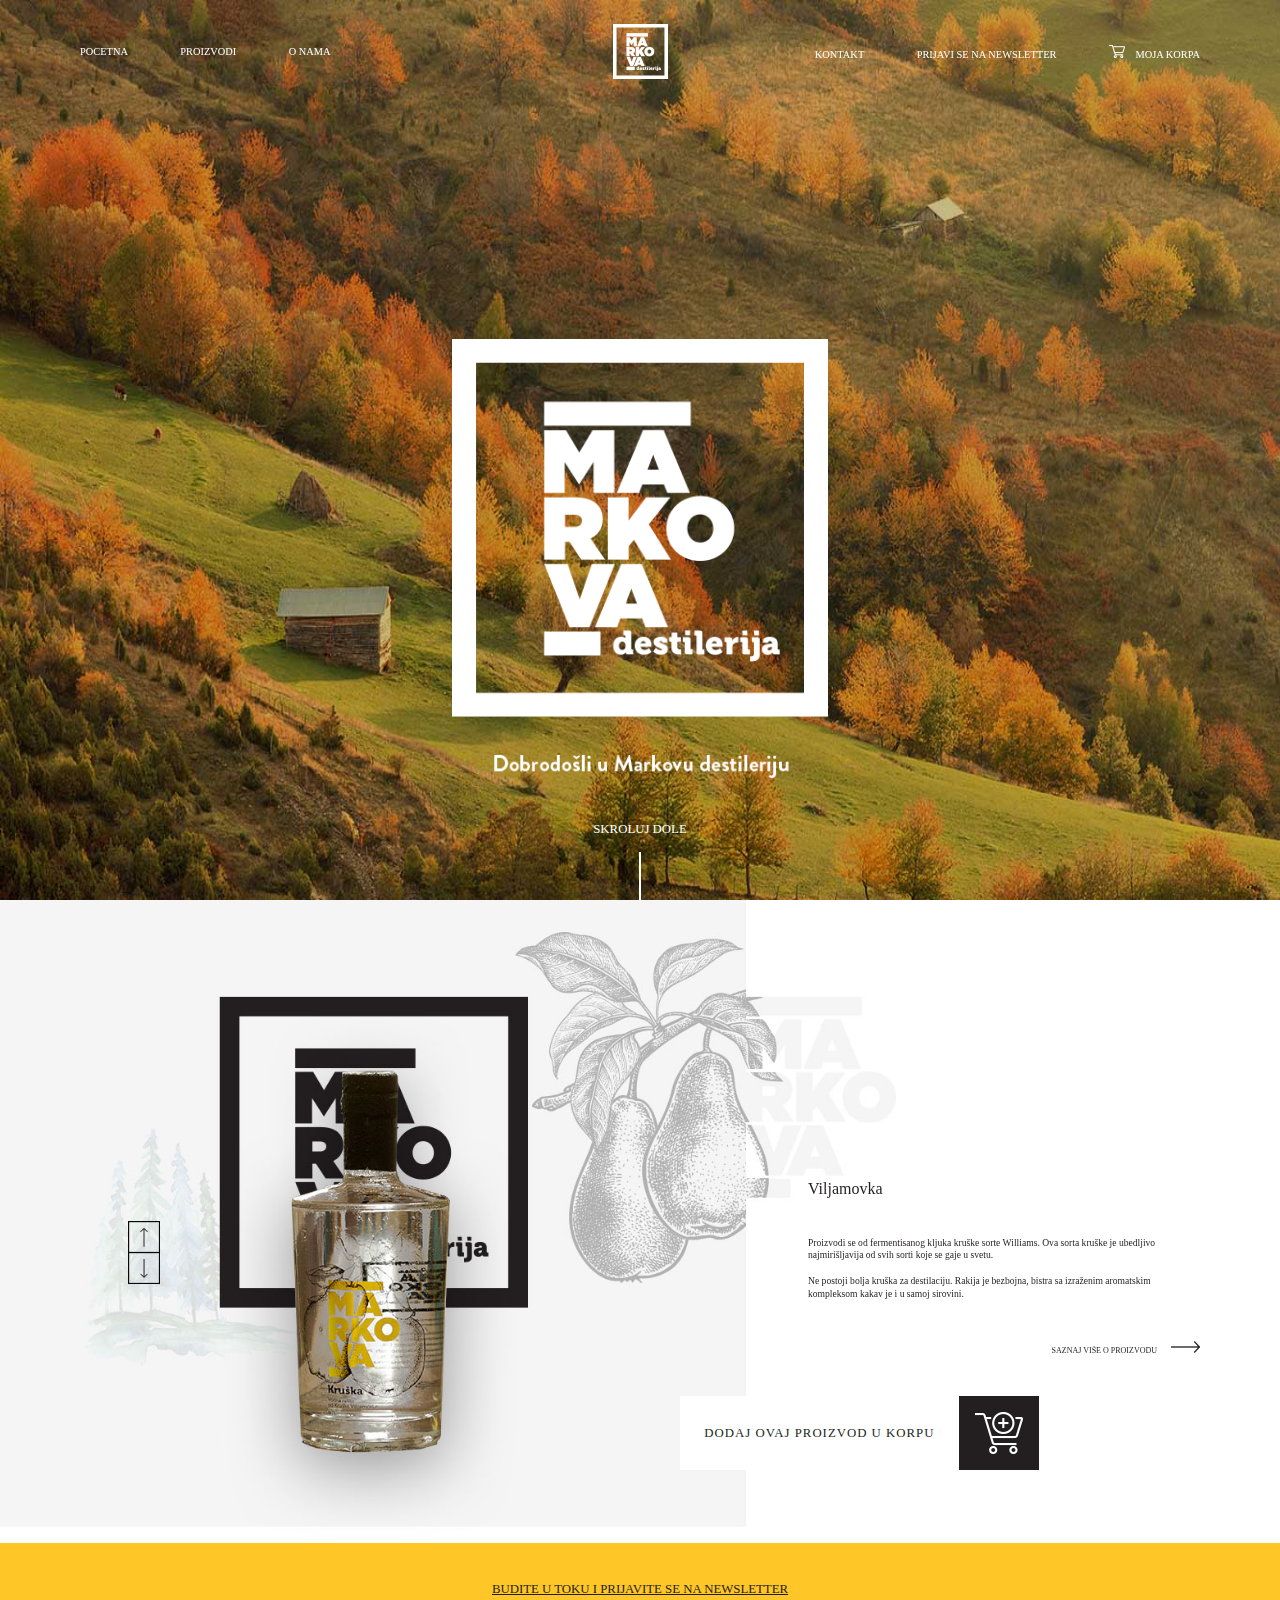
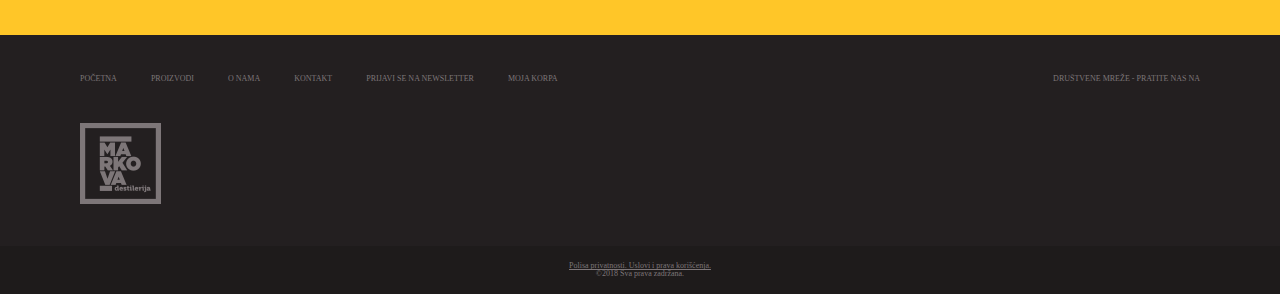
==== index.html @ 9468071f "update" ====
<!DOCTYPE html>
<html>
<head>
<meta charset="UTF-8">
<link rel="stylesheet" href="css/reset.css">
<link rel="stylesheet" type="text/css" href="css/slick.css"/>
<link rel="stylesheet" href="css/style.css">
<title>Markova Rakija</title>
</head>
<body>
  <nav class="navigation">
    <div>
      <a>Pocetna</a>
      <a>Proizvodi</a>
      <a>O nama</a>
    </div>
    <div>
      <img src="img/logo.png"/>
    </div>
    <div>
      <a>Kontakt</a>
      <a>Prijavi se na newsletter</a>
      <a><img src="img/cart.png"/> Moja korpa</a>
    </div>
  </nav>

  <div class="homepage">
    <div class="slider">
      <img src="img/homepage.jpg"/>
      <div class="slider__holder">
        <img src="img/homepage-big-logo.png"/>
      </div>
      <div class="slider__scroll">
        <span class="slider__scroll-text">Skroluj dole</span>
        <div class="slider__scroll-line"></div>
      </div>
    </div>

    <div id="products" class="products">
      <div class="products__item">
        <div class="products__item-image">
          <img src="img/kruska.jpg"/>
        </div>
        <div class="products__item-holder">
          <h4>Viljamovka</h4>
          <p>
            Proizvodi se od fermentisanog kljuka kruške sorte Williams. Ova sorta kruške je ubedljivo najmirišljavija od svih sorti koje se gaje u svetu.
            <br><br>
            Ne postoji bolja kruška za destilaciju. Rakija je bezbojna, bistra sa izraženim aromatskim kompleksom kakav je i u samoj sirovini.
          </p>
          <a href="#">saznaj Više o proizvodu <img src="img/arrow.png"/></a>
        </div>
        <div class="products__item-buy">
          <div class="products__item-buy-text">dodaj ovaj proizvod u korpu</div>
          <div class="products__item-buy-cart">
            <img src="img/cart-big.png"/>
          </div>
        </div>
      </div>

      <div class="products__item">
        <div class="products__item-image">
          <img src="img/sljiva.jpg"/>
        </div>
        <div class="products__item-holder">
          <h4>Šljivovica</h4>
          <p>
          Šljivovica je rakija proizvedena destilacijom fermentisanih plodova šljve. Kao sirovinu za proizvodnju šljivovice koristimo staru rakijsku sortu šljive-Požegaču.
          <br><br>
          Proces sazrevanja destilata šljive obavlja se u hrastovim buradima zapremine 500l Miris, ukus i boja pića potiče isključivo od kombinacije sljive i hrasta kitnjaka.
          </p>
          <a href="#">saznaj Više o proizvodu <img src="img/arrow.png"/></a>
        </div>
        <div class="products__item-buy">
          <div class="products__item-buy-text">dodaj ovaj proizvod u korpu</div>
          <div class="products__item-buy-cart">
            <img src="img/cart-big.png"/>
          </div>
        </div>
      </div>

      <div class="products__item">
        <div class="products__item-image">
          <img src="img/jabuka.jpg"/>
        </div>
        <div class="products__item-holder">
          <h4>Jabukovača</h4>
          <p>
          Jabuku pravimo od fermentisanog jabukovog vina. Plodovi jabuke posle pranja selekcije i seckanja idu u presu i tako se dobija bistri sok od jabuke koji dalje ide u sudove z afermentaciju. Na ovaj način se i
          dobija finije piće na ukusu. Za proizvodnju koristimo više različitih sorti jabuke i kupžom dobijamo gotov proizvod. Destilat jabuke sazreva u hrastovim buradima zapremine 225 l tako da hrast učestvuje u kreiranju boje, mirsa i ukusa ovog pića.
          </p>
          <a href="#">saznaj Više o proizvodu <img src="img/arrow.png"/></a>
        </div>
        <div class="products__item-buy">
          <div class="products__item-buy-text">dodaj ovaj proizvod u korpu</div>
          <div class="products__item-buy-cart">
            <img src="img/cart-big.png"/>
          </div>
        </div>
      </div>

      <div class="products__item">
        <div class="products__item-image">
          <img src="img/dunja.jpg"/>
        </div>
        <div class="products__item-holder">
          <h4>Dunjevača</h4>
          <p>
          Markova dunja je rakija dobijena destilaciom vina od dunje. Za proizvodnju ove rakije koristimo dunju sorte Leskovačka. Ova sorta ima najbogatiji aromatski kompleks I vodeća je sorta u zasadima u Srbiji. Destilat sazreva u inox sudovima pa je rakija zbog toga bezbojna i sve organoleptičke osobine potiču isključivo od sirovinine, odnosno voća.
          </p>
          <a href="#">saznaj Više o proizvodu <img src="img/arrow.png"/></a>
        </div>
        <div class="products__item-buy">
          <div class="products__item-buy-text">dodaj ovaj proizvod u korpu</div>
          <div class="products__item-buy-cart">
            <img src="img/cart-big.png"/>
          </div>
        </div>
      </div>
    </div>

    <div class="newsletter">
      budite u toku i prijavite se na newsletter
    </div>

    <div class="footer">
      <div class="footer__left">
        <div class="footer__navigation">
          <a>početna</a>
          <a>proizvodi</a>
          <a>o nama</a>
          <a>kontakt</a>
          <a>prijavi se na newsletter</a>
          <a>moja korpa</a>
        </div>
        <div class="footer__logo">
          <img src="img/footer-logo.png"/>
        </div>
      </div>
      <div class="footer__right">
        <span>Društvene mreže - pratite nas na</span>
      </div>
    </div>
    <div class="footer__bottom">
      <span>Polisa privatnosti. Uslovi i prava korišćenja.</span><br>
      ©2018 Sva prava zadržana.
    </div>

</body>
<script src="https://code.jquery.com/jquery-3.3.1.min.js" integrity="sha256-FgpCb/KJQlLNfOu91ta32o/NMZxltwRo8QtmkMRdAu8=" crossorigin="anonymous"></script>
<script type="text/javascript" src="js/slick.min.js"></script>
<script src="js/main.js">
</script>
</html>
---- css/style.css ----
html {
    font-size: 10px
    overflow-x: hidden;
    color: #231f20;
}
body {
    font-size: 100%;
    overflow-x: hidden;
}
* {
    box-sizing: border-box;
    margin:0;
    padding:0;
}
/* Navigation */
.navigation{
  padding: 3rem 10rem;
  position: fixed;
  top: 0;
  left: 0;
  right: 0;
  background-color: transparent;
  display: flex;
  align-items: center;
  justify-content: space-between;
  z-index: 10;
  transition: .3s all ease-in-out;
}
.navigation a{
  color: white;
  margin-right: 6.3rem;
  font-size: 1.3rem;
  text-transform: uppercase;
  cursor: pointer;
}
.navigation img{
    display: inline-block;
}
.navigation div{
    width: 37.5%;
    flex-basis: 37.5%;
}
.navigation div:nth-child(2){
    width: 25%;
    flex-basis: 25%;
    text-align: center;
}
.navigation div:last-child{
    text-align: right;
}
.navigation a:last-child{
  margin-right: 0;
}
.navigation a:last-child img{
  margin-right: 1rem;
}
.darkNavigation{
  background-color: #231f20;
}
.darkNavigation a{
  color: #fff;
}


/* Homepage */
.homepage .slider{
  position: relative;
  height: 100vh;
}
.homepage .slider img{
  width: 100%;
  height: 100%;
}
.homepage .slider__holder{
  position: absolute;
  left: 56.5rem;
  right: 56.5rem;
  text-align: center;
  bottom: 15rem;
}
.homepage .slider__holder img{
  display: inline-block;
}
.homepage .slider__scroll{
  position: absolute;
  bottom: 0;
  left: 0;
  right: 0;
  font-size: 2rem;
  color: white;
  text-align: center;
  height: 10rem;
  cursor: pointer;
}
.homepage .slider__scroll-text{
  text-transform: uppercase;
  font-size: 1.6rem;
}
.homepage .slider__scroll-line{
  width: 2px;
  height: 6rem;
  background-color: white;
  content: '';
  display: block;
  margin: 0 auto;
  position: absolute;
  bottom: 0;
  left: 0;
  right: 0;
}
.products__item{
  position: relative;
}
.products__item-image{
  width: 112rem;
}
.products__item-holder{
  position: absolute;
  top: 44%;
  right: 10rem;
  left: 101rem;
}
.products__item-holder h4{
  font-size: 2rem;
  margin-bottom: 5rem;
}
.products__item-holder p{
  font-size: 1.2rem;
  line-height: 1.6rem;
}
.products__item-holder a{
  display: block;
  margin-top: 5rem;
  text-align: right;
  font-size: 1rem;
  color: #231f20;
  text-transform: uppercase;
  text-decoration: none;
  vertical-align: middle;
}
.products__item-holder a img{
  margin-left: 1.5rem;
  display: inline-block;
}
.products__item-image img{
  width: 100%
}
.products__item-buy{
  position: absolute;
  top: 62rem;
  right: 30rem;
  left: 85rem;
  background: white;
  display: flex;
  align-items: center;
  padding: 0;
  transition: .3s all ease-in-out;
  cursor: pointer;
}
.products__item-buy-cart{
  background-color: #231f20;
  padding: 2rem;
}
.products__item-buy-text{
  font-size: 1.6rem;
  text-transform: uppercase;
  letter-spacing: 1px;
  padding: 3.042rem;
  transition: .3s all ease-in-out;
}
.products__item-buy:hover .products__item-buy-text{
  background-color: #231f20;
  color: white;
}
.slick-arrow{
  position: absolute;
  left: 10%;
  z-index: 1;
  background-color: transparent;
  border: 0;
  color: transparent;
  outline: none;
  background-size: cover;
  background-repeat: no-repeat;
  height: 4rem;
  width: 4rem;
  cursor: pointer;
}
.slick-prev{
  top: 50%;
  background-image: url('../img/arrow-up.png');
}
.slick-next{
  top: 54.7%;
  background-image: url('../img/arrow-down.png');
}
.newsletter{
  font-size: 1.6rem;
  background: #ffc628;
  padding: 5rem;
  text-align: center;
  text-transform: uppercase;
  text-decoration: underline;
  transition: .3s all ease-in-out;
  cursor: pointer;
}
.newsletter:hover{
  background-color: #231f20;
  color: white;
}
.footer{
  background-color: #231f20;
  color: #7d7678;
  padding: 5rem 10rem;
  display: flex;
  align-items: flex-start;
  justify-content: space-between;
}
.footer a,
.footer span{
  color: #7d7678;
  text-decoration: none;
  cursor: pointer;
  font-size: 1rem;
  text-transform: uppercase;
}
.footer__navigation a{
    margin-right: 4rem;
}
.footer__logo{
  margin-top: 5rem;
}
.footer__bottom{
  background-color: #1e1b1b;
  color: #7d7678;
  padding: 2rem;
  text-align: center;
}
.footer__bottom span{
  text-decoration: underline;
}
/* Breakpoints */
@media screen and (min-width: 1025px){
  html{
    font-size: 0.625vw;
  }
}
@media screen and (min-width: 768px) and (max-width: 1024px){
  html{
    font-size: 0.9765625vw;
  }
}
@media screen and (max-width: 767px){
  html{
    font-size: 1.303780964797914vw;
  }
}
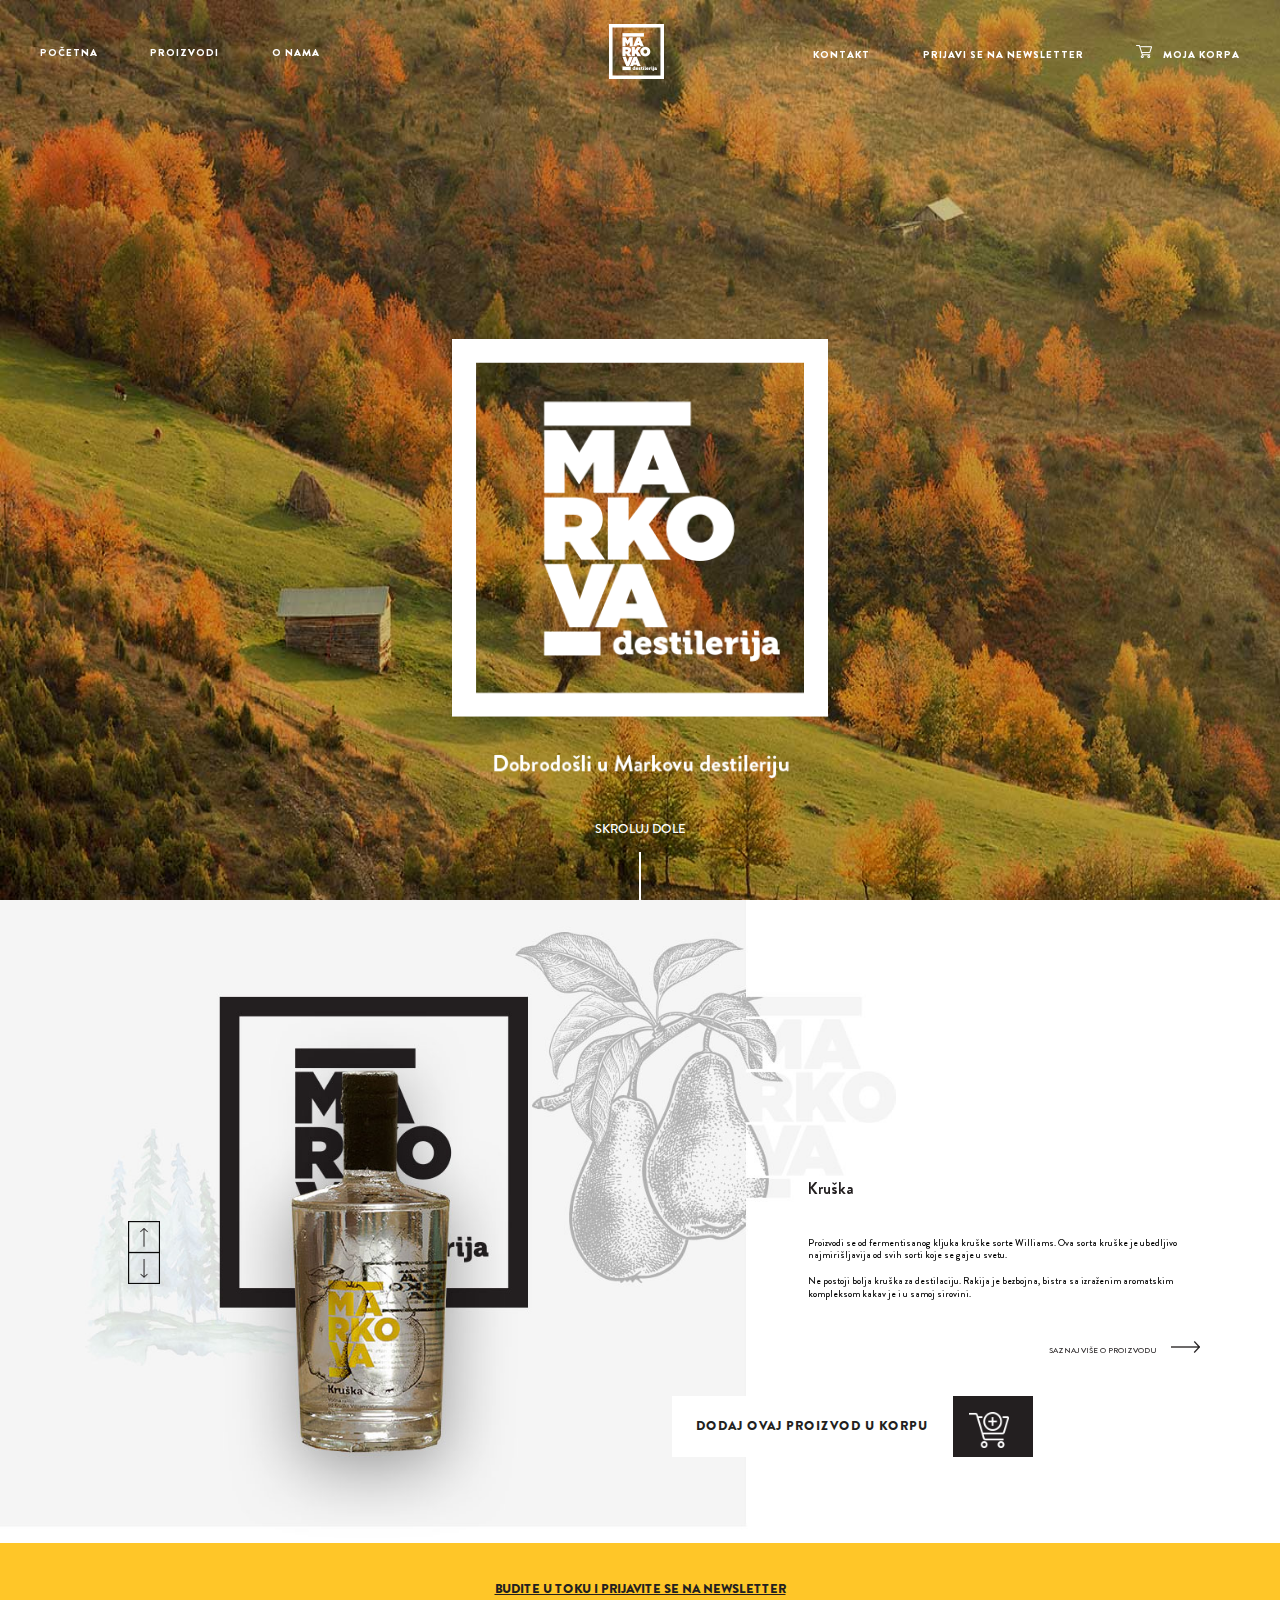
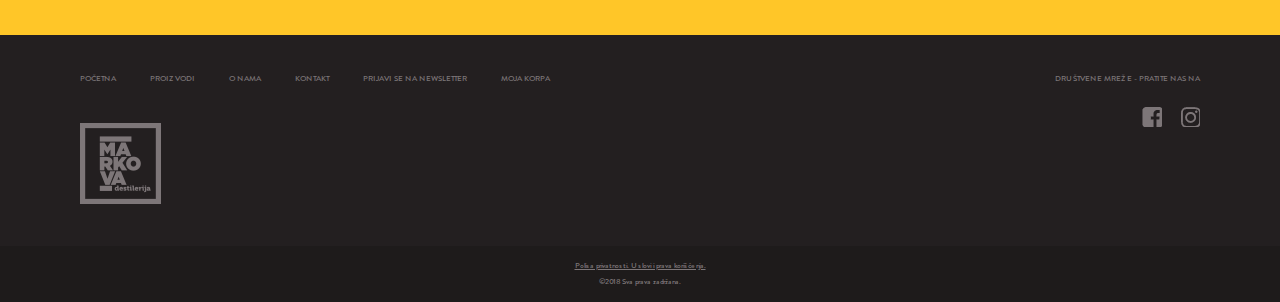
==== commit 6bb64419: "update" ====
--- a/index.html
+++ b/index.html
@@ -2,7 +2,9 @@
 <html>
 <head>
 <meta charset="UTF-8">
+<meta name="viewport" content="width=device-width, initial-scale=1.0">
 <link rel="stylesheet" href="css/reset.css">
+<link rel="stylesheet" href="fonts/stylesheet.css">
 <link rel="stylesheet" type="text/css" href="css/slick.css"/>
 <link rel="stylesheet" href="css/style.css">
 <title>Markova Rakija</title>
@@ -10,17 +12,17 @@
 <body>
   <nav class="navigation">
     <div>
-      <a>Pocetna</a>
-      <a>Proizvodi</a>
-      <a>O nama</a>
+      <a href="index.html">Početna</a>
+      <a href="kruska.html">Proizvodi</a>
+      <a href="about-us.html">O nama</a>
     </div>
     <div>
-      <img src="img/logo.png"/>
+      <a href="index.html"><img src="img/logo.png"/></a>
     </div>
     <div>
-      <a>Kontakt</a>
+      <a href="contact.html">Kontakt</a>
       <a>Prijavi se na newsletter</a>
-      <a><img src="img/cart.png"/> Moja korpa</a>
+      <a id="myBtn"><img src="img/cart.png"/> Moja korpa</a>
     </div>
   </nav>
 
@@ -36,19 +38,19 @@
       </div>
     </div>
 
-    <div id="products" class="products">
+    <div id="products" class="scroll products">
       <div class="products__item">
         <div class="products__item-image">
           <img src="img/kruska.jpg"/>
         </div>
         <div class="products__item-holder">
-          <h4>Viljamovka</h4>
+          <h4>Kruška</h4>
           <p>
             Proizvodi se od fermentisanog kljuka kruške sorte Williams. Ova sorta kruške je ubedljivo najmirišljavija od svih sorti koje se gaje u svetu.
             <br><br>
             Ne postoji bolja kruška za destilaciju. Rakija je bezbojna, bistra sa izraženim aromatskim kompleksom kakav je i u samoj sirovini.
           </p>
-          <a href="#">saznaj Više o proizvodu <img src="img/arrow.png"/></a>
+          <a href="kruska.html">saznaj Više o proizvodu <img src="img/arrow.png"/></a>
         </div>
         <div class="products__item-buy">
           <div class="products__item-buy-text">dodaj ovaj proizvod u korpu</div>
@@ -69,7 +71,7 @@
           <br><br>
           Proces sazrevanja destilata šljive obavlja se u hrastovim buradima zapremine 500l Miris, ukus i boja pića potiče isključivo od kombinacije sljive i hrasta kitnjaka.
           </p>
-          <a href="#">saznaj Više o proizvodu <img src="img/arrow.png"/></a>
+          <a href="sljiva.html">saznaj Više o proizvodu <img src="img/arrow.png"/></a>
         </div>
         <div class="products__item-buy">
           <div class="products__item-buy-text">dodaj ovaj proizvod u korpu</div>
@@ -89,7 +91,7 @@
           Jabuku pravimo od fermentisanog jabukovog vina. Plodovi jabuke posle pranja selekcije i seckanja idu u presu i tako se dobija bistri sok od jabuke koji dalje ide u sudove z afermentaciju. Na ovaj način se i
           dobija finije piće na ukusu. Za proizvodnju koristimo više različitih sorti jabuke i kupžom dobijamo gotov proizvod. Destilat jabuke sazreva u hrastovim buradima zapremine 225 l tako da hrast učestvuje u kreiranju boje, mirsa i ukusa ovog pića.
           </p>
-          <a href="#">saznaj Više o proizvodu <img src="img/arrow.png"/></a>
+          <a href="jabuka.html">saznaj Više o proizvodu <img src="img/arrow.png"/></a>
         </div>
         <div class="products__item-buy">
           <div class="products__item-buy-text">dodaj ovaj proizvod u korpu</div>
@@ -108,19 +110,89 @@
           <p>
           Markova dunja je rakija dobijena destilaciom vina od dunje. Za proizvodnju ove rakije koristimo dunju sorte Leskovačka. Ova sorta ima najbogatiji aromatski kompleks I vodeća je sorta u zasadima u Srbiji. Destilat sazreva u inox sudovima pa je rakija zbog toga bezbojna i sve organoleptičke osobine potiču isključivo od sirovinine, odnosno voća.
           </p>
-          <a href="#">saznaj Više o proizvodu <img src="img/arrow.png"/></a>
-        </div>
-        <div class="products__item-buy">
-          <div class="products__item-buy-text">dodaj ovaj proizvod u korpu</div>
-          <div class="products__item-buy-cart">
-            <img src="img/cart-big.png"/>
-          </div>
-        </div>
-      </div>
-    </div>
-
-    <div class="newsletter">
+          <a href="dunja.html">saznaj Više o proizvodu <img src="img/arrow.png"/></a>
+        </div>
+        <div class="products__item-buy">
+          <div class="products__item-buy-text">dodaj ovaj proizvod u korpu</div>
+          <div class="products__item-buy-cart">
+            <img src="img/cart-big.png"/>
+          </div>
+        </div>
+      </div>
+    </div>
+
+    <div id="myBtnSecond" class="newsletter">
       budite u toku i prijavite se na newsletter
+    </div>
+    <!-- The Modal -->
+    <div id="myModalSecond" class="modal">
+
+      <!-- Modal content -->
+      <div class="modal-content">
+        <span class="closeSecond">&times;</span>
+        <h2>Prijavi se</h2>
+        <form>
+        <div class="modal-content-table">
+        <input type="email" placeholder="Email"/>
+        <div class="order__button"><button type="submit">Prijavi se</button></div>
+        </form>
+      </div>
+    </div>
+    </div>
+    <!-- The Modal -->
+    <div id="myModal" class="modal">
+
+      <!-- Modal content -->
+      <div class="modal-content">
+        <span class="close">&times;</span>
+        <h2>Vaša korpa</h2>
+        <form name="cart">
+        <div class="modal-content-table">
+          <div>
+            <input placeholder="Ime i prezime"/>
+            <input placeholder="Adresa"/>
+            <input type="email" placeholder="Email"/>
+            <input placeholder="Broj Telefona"/>
+            <input placeholder="Ime Firme / PIB"/>
+          </div>
+
+          <div>
+            <div name="cart">
+              <div name="line_items" class="line_items">
+                <div><span class="line_items-box">Dunja</span></div>
+                <div class="relative"><input type="text" name="price" value="2350" disabled><span>din</span></div>
+                <div><input oninput="this.value = Math.abs(this.value)" min="0" type="number" class="special-number" type="text" name="qty" value="0"></div>
+                <div class="hidden"><input type="text" name="item_total" value="" jAutoCalc="{qty} * {price}"></div>
+              </div>
+              <div name="line_items" class="line_items">
+                <div><span class="line_items-box">Šljiva</span></div>
+                <div class="relative"><input type="text" name="price" value="2150" disabled><span>din</span></div>
+                <div><input oninput="this.value = Math.abs(this.value)" min="0" type="number" class="special-number" type="text" name="qty" value="0"></div>
+                <div class="hidden"><input type="text" name="item_total" value="" jAutoCalc="{qty} * {price}"></div>
+              </div>
+              <div name="line_items" class="line_items">
+                <div><span class="line_items-box">Kruška</span></div>
+                <div class="relative"><input type="text" name="price" value="2200" disabled><span>din</span></div>
+                <div><input oninput="this.value = Math.abs(this.value)" min="0" type="number" class="special-number" type="text" name="qty" value="0"></div>
+                <div class="hidden"><input type="text" name="item_total" value="" jAutoCalc="{qty} * {price}"></div>
+              </div>
+              <div name="line_items" class="line_items">
+                <div><span class="line_items-box">Jabuka</span></div>
+                <div class="relative"><input type="text" name="price" value="2150" disabled><span>din</span></div>
+                <div><input oninput="this.value = Math.abs(this.value)" min="0" type="number" class="special-number" type="text" name="qty" value="0"></div>
+                <div class="hidden"><input type="text" name="item_total" value="" jAutoCalc="{qty} * {price}"></div>
+              </div>
+              <div class="total-sum">
+                <div><span class="line_items-box">Ukupna cena</span></div>
+                <div class="relative"><input type="text" name="sub_total" value="" jAutoCalc="SUM({item_total})"><span>din</span></div>
+              </div>
+            </div>
+          </div>
+        </div>
+        <div class="order__button"><button type="submit">poruči</button></div>
+        </form>
+      </div>
+
     </div>
 
     <div class="footer">
@@ -139,6 +211,10 @@
       </div>
       <div class="footer__right">
         <span>Društvene mreže - pratite nas na</span>
+        <div class="social-icons">
+          <a href="http://www.facebook.com/markovarakija" target="_blank" class="social-icons-facebook"></a>
+          <a href="https://www.instagram.com/markovarakija" target="_blank" class="social-icons-instagram"></a>
+        </div>
       </div>
     </div>
     <div class="footer__bottom">
@@ -148,7 +224,17 @@
 
 </body>
 <script src="https://code.jquery.com/jquery-3.3.1.min.js" integrity="sha256-FgpCb/KJQlLNfOu91ta32o/NMZxltwRo8QtmkMRdAu8=" crossorigin="anonymous"></script>
+<script type="text/javascript" src="js/calculator.js"></script>
 <script type="text/javascript" src="js/slick.min.js"></script>
+<script type="text/javascript">
+<!--
+	$(document).ready(function() {
+		$('form[name=cart] div[name=line_items]').jAutoCalc({keyEventsFire: true, decimalPlaces: 2});
+		$('form[name=cart]').jAutoCalc({decimalPlaces: 2});
+
+	});
+//-->
+</script>
 <script src="js/main.js">
 </script>
 </html>
--- a/fonts/stylesheet.css
+++ b/fonts/stylesheet.css
@@ -0,0 +1,33 @@
+/* This stylesheet generated by Transfonter (https://transfonter.org) on April 9, 2018 5:33 PM */
+
+@font-face {
+    font-family: 'Brandon Grotesque';
+    src: url('subset-BrandonGrotesque-Medium.woff2') format('woff2'),
+        url('subset-BrandonGrotesque-Medium.woff') format('woff');
+    font-weight: 500;
+    font-style: normal;
+}
+
+@font-face {
+    font-family: 'Brandon Grotesque Light';
+    src: url('subset-BrandonGrotesque-Light.woff2') format('woff2'),
+        url('subset-BrandonGrotesque-Light.woff') format('woff');
+    font-weight: 300;
+    font-style: normal;
+}
+
+@font-face {
+    font-family: 'Brandon Grotesque Bold';
+    src: url('subset-BrandonGrotesque-Bold.woff2') format('woff2'),
+        url('subset-BrandonGrotesque-Bold.woff') format('woff');
+    font-weight: bold;
+    font-style: normal;
+}
+
+@font-face {
+    font-family: 'Brandon Grotesque Black';
+    src: url('subset-BrandonGrotesque-Black.woff2') format('woff2'),
+        url('subset-BrandonGrotesque-Black.woff') format('woff');
+    font-weight: 900;
+    font-style: normal;
+}
--- a/css/style.css
+++ b/css/style.css
@@ -2,6 +2,7 @@
     font-size: 10px
     overflow-x: hidden;
     color: #231f20;
+    font-family: 'Brandon Grotesque';
 }
 body {
     font-size: 100%;
@@ -14,7 +15,7 @@
 }
 /* Navigation */
 .navigation{
-  padding: 3rem 10rem;
+  padding: 3rem 5rem;
   position: fixed;
   top: 0;
   left: 0;
@@ -32,6 +33,9 @@
   font-size: 1.3rem;
   text-transform: uppercase;
   cursor: pointer;
+  font-family: 'Brandon Grotesque Black';
+  letter-spacing: 1px;
+  text-decoration: none;
 }
 .navigation img{
     display: inline-block;
@@ -47,6 +51,8 @@
 }
 .navigation div:last-child{
     text-align: right;
+    width: 37.5%;
+    flex-basis: 37.5%;
 }
 .navigation a:last-child{
   margin-right: 0;
@@ -123,10 +129,13 @@
 .products__item-holder h4{
   font-size: 2rem;
   margin-bottom: 5rem;
+  font-family: 'Brandon Grotesque Bold';
 }
 .products__item-holder p{
   font-size: 1.2rem;
   line-height: 1.6rem;
+  font-family: 'Brandon Grotesque';
+  color: #000;
 }
 .products__item-holder a{
   display: block;
@@ -137,6 +146,7 @@
   text-transform: uppercase;
   text-decoration: none;
   vertical-align: middle;
+  outline: none;
 }
 .products__item-holder a img{
   margin-left: 1.5rem;
@@ -149,17 +159,22 @@
   position: absolute;
   top: 62rem;
   right: 30rem;
-  left: 85rem;
+  left: 84rem;
   background: white;
   display: flex;
   align-items: center;
   padding: 0;
   transition: .3s all ease-in-out;
   cursor: pointer;
+
 }
 .products__item-buy-cart{
   background-color: #231f20;
   padding: 2rem;
+  height: 7.6rem;
+}
+.products__item-buy-cart img{
+      max-width: 85%;
 }
 .products__item-buy-text{
   font-size: 1.6rem;
@@ -167,10 +182,73 @@
   letter-spacing: 1px;
   padding: 3.042rem;
   transition: .3s all ease-in-out;
+  font-family: 'Brandon Grotesque Black';
+  height: 100%;
 }
 .products__item-buy:hover .products__item-buy-text{
   background-color: #231f20;
   color: white;
+}
+.product-page-content-buy:hover .products__item-buy-text{
+  background-color: #231f20;
+  color: white;
+}
+.title-holder{
+  display: flex;
+  align-items: center;
+  justify-content: space-between;
+}
+.title-holder span{
+  margin-bottom: 3rem;
+  display: block;
+  font-size: 1.4rem;
+  text-transform: uppercase;
+  font-family: 'Brandon Grotesque Black';
+  position: relative;
+  font-weight: 400;
+}
+.title-holder span p{
+  text-transform: none;
+  display: inline-block;
+}
+.title-holder span:before{
+  height: 2px;
+  position: absolute;
+  left: -5rem;
+  width: 4rem;
+  content: '';
+  display: block;
+  top: 0.5rem;
+  background-color: #000;
+}
+.image-holder{
+  display: flex;
+  align-items: center;
+  justify-content: space-between;
+  margin-bottom: 7rem;
+}
+.image-holder img{
+  margin-left: 0 !important;
+}
+.image-holder div{
+  width: 47%;
+}
+.image-holder div img{
+  width: 100%;
+}
+.about-us-first-holder a{
+  display: block;
+  margin-top: 5rem;
+  text-align: right;
+  text-decoration: none;
+  color: #231f20;
+  text-transform: uppercase;
+  font-size: 1rem;
+  vertical-align: middle;
+  font-family: 'Brandon Grotesque Black';
+}
+.about-us-first-holder a img{
+  margin-top: -0.3rem;
 }
 .slick-arrow{
   position: absolute;
@@ -203,10 +281,215 @@
   text-decoration: underline;
   transition: .3s all ease-in-out;
   cursor: pointer;
+  font-family: 'Brandon Grotesque Black';
 }
 .newsletter:hover{
   background-color: #231f20;
   color: white;
+}
+
+.contact__map h2{
+  font-size: 1.6rem;
+  text-transform: uppercase;
+  letter-spacing: 2px;
+  text-align: center;
+  padding: 5rem 0;
+  font-family: 'Brandon Grotesque Black';
+}
+.contact__map-holder{
+  padding: 3rem 10rem;
+  display: flex;
+  align-items: flex-start;
+  justify-content: space-between;
+}
+.contact__map-holder div:first-child{
+  width: 65%;
+  flex-basis: 65%;
+}
+.contact__map-holder div:last-child{
+  width: 35%;
+  flex-basis: 35%;
+  margin-left: 5rem;
+}
+.contact__form input,
+.contact__form textarea{
+  display: block;
+  box-sizing: border-box;
+  width: 100%;
+  border: 2px solid #000;
+  padding: 2rem;
+  font-size: 1.6rem;
+  letter-spacing: 2px;
+  outline: none;
+}
+.contact__form input{
+  margin-bottom: 3rem;
+}
+.contact__form textarea{
+  height: 19.1rem;
+}
+.contact__form button{
+  margin-top: 2rem;
+  float: right;
+  background: transparent;
+  border: 0;
+  vertical-align: middle;
+  font-size: 1.6rem;
+  outline: none;
+  cursor: pointer;
+}
+.contact__form img{
+  margin-left: 1.5rem;
+  vertical-align: middle;
+}
+.about-us{
+  padding: 3rem 10rem;
+  display: flex;
+  justify-content: space-between;
+  align-items: flex-start;
+  height: 77rem;
+}
+.about-us-text{
+  display: flex;
+  align-items: flex-start;
+  justify-content: space-between;
+}
+.about-us-text div{
+  width: 50%;
+  flex-basis: 50%;
+}
+.about-us-text div:first-child{
+  padding-right: 1.5rem;
+}
+.about-us-text div:last-child{
+  padding-left: 1.5rem;
+}
+.about-us-first{
+  background-image: url('../img/big-yellow-logo.png');
+  background-size: cover;
+  flex-basis: 51.6%;
+  width: 51.6%;
+  height: 100%;
+  display: flex;
+  align-items: flex-end;
+  background-size: 90%;
+  background-repeat: no-repeat;
+  background-position-x: 7rem;
+}
+.about-us-first-holder{
+  padding-bottom: 12rem;
+}
+.about-us-first h3,
+.product-page-content-second h3{
+  font-size: 2rem;
+  font-family: 'Brandon Grotesque Bold';
+  margin-bottom: 3rem;
+}
+.about-us-second{
+  flex-basis: 44.5%;
+  width: 44.5%;
+  height: 100%;
+  margin-left: 4rem;
+}
+.about-us-second .slick-prev{
+  display: none !important;
+}
+.about-us-second .slick-next{
+  background-image: url('../img/next.png');
+  background-size: contain;
+  width: 14rem;
+  bottom: 0;
+  top: auto;
+  right: 0;
+  left: auto;
+}
+.about-us-text h4{
+  text-transform: uppercase;
+  font-family: 'Brandon Grotesque Bold';
+  font-size: 1.3rem;
+  margin-bottom: 2rem;
+    line-height: 1.8rem;
+}
+.about-us-text p{
+  font-family: 'Brandon Grotesque';
+  font-size: 1.3rem;
+  line-height: 1.6rem;
+}
+.map{
+  position: relative;
+  height: 40rem;
+  overflow: hidden;
+}
+.map iframe{
+  position: absolute;
+  top: 0;
+  left: 0;
+  right: 0;
+  bottom: 0;
+  width: 100%;
+  z-index: -2;
+}
+.product-page .homepage{
+  padding-top: 10.7rem;
+  height: calc(100vh - 10.7rem);
+}
+.product-page .slider{
+  height: calc(100vh - 10.7rem);
+}
+.product-page .homepage .slider img{
+  width: auto;
+}
+.product-page .navigation a{
+  color: #000;
+}
+.product-page .slider__scroll-text{
+  color: #000;
+}
+.product-page .slider__scroll-line{
+  background-color: #000;
+}
+.product-page .darkNavigation{
+  background-color: #fff;
+}
+.product-page-content-holder{
+  display: flex;
+  align-items: flex-start;
+  justify-content: space-between;
+  padding: 3rem 10rem;
+      margin-top: 14.7rem;
+}
+.product-page-content-holder > div:first-child{
+  width: 50%;
+  flex-basis: 50%;
+  text-align: center;
+}
+.product-page-content-holder > div:last-child{
+  width: 50%;
+  flex-basis: 50%;
+}
+.product-page-content-buy{
+  display: flex;
+  align-items: center;
+  justify-content: center;
+}
+.product-image{
+  position: relative;
+  width: 40rem;
+  height: 50rem;
+  margin: 0 auto;
+}
+.product-image img{
+  position: absolute;
+  top: 0;
+  right: 0;
+  bottom: 0;
+  left: 0;
+  max-width: 100%;
+  max-height: 100%;
+  width: 100%;
+}
+.products__item-buy-text{
+  cursor: pointer;
 }
 .footer{
   background-color: #231f20;
@@ -238,7 +521,212 @@
 }
 .footer__bottom span{
   text-decoration: underline;
-}
+  display: block;
+}
+.social-icons{
+  margin-top: 3rem;
+  text-align: right;
+}
+.social-icons-facebook,
+.social-icons-instagram{
+  margin-left: 2rem;
+}
+.social-icons-facebook{
+  width: 2.5rem;
+  height: 2.5rem;
+  background-image: url('../img/social-icons.png');
+  background-repeat: no-repeat;
+  display: inline-block;
+}
+.social-icons-instagram{
+  width: 2.5rem;
+  height: 2.5rem;
+  background-image: url('../img/social-icons.png');
+  background-repeat: no-repeat;
+  display: inline-block;
+  background-position-x: -43px;
+}
+/* The Modal (background) */
+.modal {
+    display: none; /* Hidden by default */
+    position: fixed; /* Stay in place */
+    z-index: 1; /* Sit on top */
+    padding-top: 12.3rem; /* Location of the box */
+    left: 0;
+    top: 0;
+    width: 100%; /* Full width */
+    height: 100%; /* Full height */
+    overflow: auto; /* Enable scroll if needed */
+    background-color: rgb(0,0,0); /* Fallback color */
+    background-color: rgba(0,0,0,0.4); /* Black w/ opacity */
+}
+
+/* Modal Content */
+.modal-content {
+    position: relative;
+    background-color: #fefefe;
+    margin: auto;
+    padding: 0;
+    border: 1px solid #888;
+    width: 80%;
+    box-shadow: 0 4px 8px 0 rgba(0,0,0,0.2),0 6px 20px 0 rgba(0,0,0,0.19);
+    -webkit-animation-name: animatetop;
+    -webkit-animation-duration: 0.4s;
+    animation-name: animatetop;
+    animation-duration: 0.4s;
+    padding: 5rem;
+}
+.modal-content h2{
+  font-size: 1.6rem;
+  color: #000;
+  text-transform: uppercase;
+  font-family: 'Brandon Grotesque Bold';
+  text-align: center;
+  margin-bottom: 4rem;
+  letter-spacing: 2px;
+}
+.modal-content-table{
+  display: flex;
+  align-items: flex-start;
+  justify-content: space-between;
+}
+.modal-content-table > div{
+  width: 45%;
+  flex-basis: 45%;
+}
+.modal-content-table input{
+  display: block;
+  width: 100%;
+  padding: 2rem;
+  box-sizing: border-box;
+  font-size: 1.5rem;
+  border: 1px solid #000;
+  color: #000;
+  margin-bottom: 2rem;
+  outline: none;
+}
+.modal-content-table input::placeholder{
+  color: #000;
+}
+/* The Close Button */
+.close,
+.closeSecond {
+    color: #000;
+    float: right;
+    font-size: 2.8rem;
+    font-weight: bold;
+    position: absolute;
+    top: 2rem;
+    right: 2rem;
+}
+
+.close:hover,
+.close:focus,
+.closeSecond:hover,
+.closeSecond:focus {
+    color: black;
+    text-decoration: none;
+    cursor: pointer;
+}
+.line_items{
+  display: flex;
+  align-items: center;
+}
+.line_items input{
+  margin-bottom: 0;
+}
+.line_items input:disabled{
+  background-color: transparent;
+  border-right: 0;
+  padding-left: 6rem;
+}
+.line_items > div{
+  margin-bottom: 2rem;
+  width: 33.33%;
+}
+.line_items-box{
+  display: block;
+  padding: 2.1rem 2rem;
+  font-size: 1.5rem;
+  border: 1px solid #000;
+  color: #000;
+  border-right: 0;
+}
+.line_items .inc:nth-child(5),
+.line_items .dec:nth-child(6){
+  display: none;
+}
+.button{
+  font-size: 2.5rem;
+    text-align: center;
+    border: 1px solid black;
+    border-left: 0;
+    padding: 1.6rem 2rem;
+    background-color: lightgray;
+    cursor: pointer;
+}
+.relative{
+  position: relative;
+}
+.relative span{
+  position: absolute;
+  top: 2.45rem;
+  left: 10rem;
+  font-size: 1.3rem;
+  color: #000;
+}
+.total-sum{
+  display: flex;
+}
+.total-sum > div{
+  width: 50%;
+}
+.total-sum input{
+  text-align: right;
+  padding-right: 4rem;
+}
+.total-sum .relative span{
+  top: 2.4rem;
+left: 89%;
+}
+.hidden{
+  opacity:0;
+  position: absolute;
+  z-index: -10;
+}
+.order__button button{
+  font-size: 2.4rem;
+  text-transform: uppercase;
+  font-family: 'Brandon Grotesque Black';
+  letter-spacing: 4px;
+  background-color: #000;
+  display: block;
+  border: 0;
+  color: #fff;
+  padding: 2rem;
+  margin: 0 auto;
+  width: 50rem;
+  cursor: pointer;
+}
+#myModalSecond .modal-content-table{
+  flex-wrap: wrap;
+}
+#myModalSecond .order__button{
+  width: auto;
+  flex-basis: auto;
+  margin: 0 auto;
+}
+/* Add Animation */
+@-webkit-keyframes animatetop {
+    from {top:-300px; opacity:0}
+    to {top:0; opacity:1}
+}
+
+@keyframes animatetop {
+    from {top:-300px; opacity:0}
+    to {top:0; opacity:1}
+}
+
 /* Breakpoints */
 @media screen and (min-width: 1025px){
   html{
